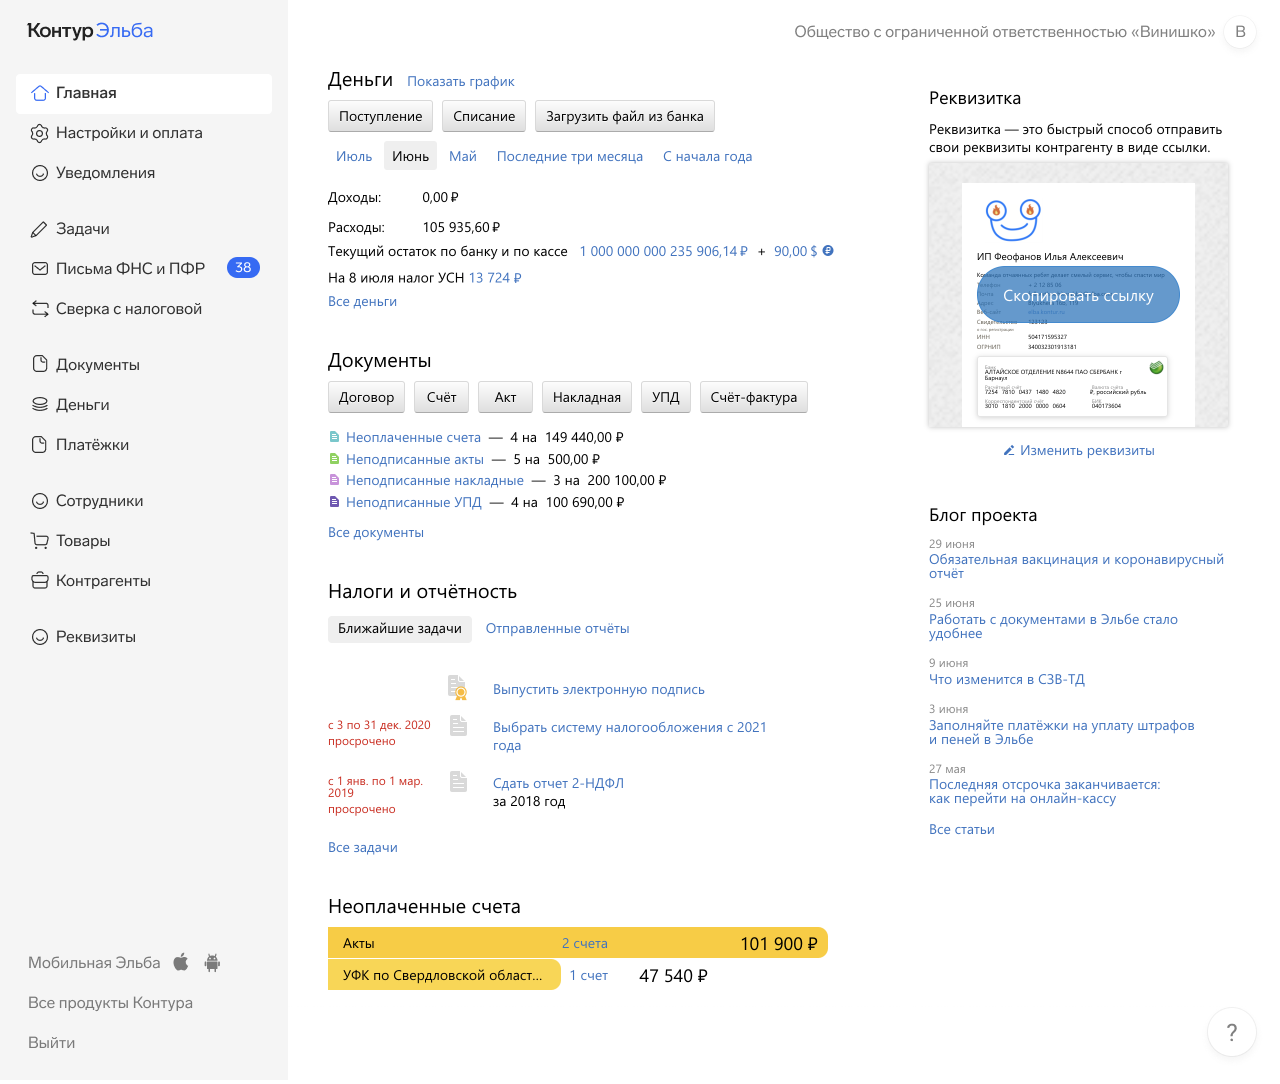
==== index.html @ 997c290f "Add files via upload" ====
<!DOCTYPE html>
<html lang="en">
<head>
  <meta charset="UTF-8">
  <meta name="viewport" content="width=device-width, initial-scale=1.0">
  <meta http-equiv="X-UA-Compatible" content="ie=edge">
  <title>Тестирование</title>
  <style>
    body {
      margin: 0 0;
    }
  </style>

  <!-- Сюда вставим код Яндекс.Метрики-->
  <!-- Yandex.Metrika counter -->
<script type="text/javascript" >
   (function(m,e,t,r,i,k,a){m[i]=m[i]||function(){(m[i].a=m[i].a||[]).push(arguments)};
   m[i].l=1*new Date();k=e.createElement(t),a=e.getElementsByTagName(t)[0],k.async=1,k.src=r,a.parentNode.insertBefore(k,a)})
   (window, document, "script", "https://mc.yandex.ru/metrika/tag.js", "ym");

   ym(82756471, "init", {
        clickmap:true,
        trackLinks:true,
        accurateTrackBounce:true,
        webvisor:true
   });
</script>
<noscript><div><img src="https://mc.yandex.ru/watch/82756471" style="position:absolute; left:-9999px;" alt="" /></div></noscript>
<!-- /Yandex.Metrika counter -->

</head>
<body>

  <!-- Сюда вставим код для картинок -->
  <!-- Image Map Generated by http://www.image-map.net/ -->
<img src="01-Главная.png" usemap="#image-map">

<map name="image-map">
    <area target="" alt="" title="" href="02-Настройки.html" coords="17,114,274,156" shape="rect">
    <area target="" alt="" title="" href="04-Задачи.html" coords="319,832,412,864" shape="rect">
</map>

</body>
</html>
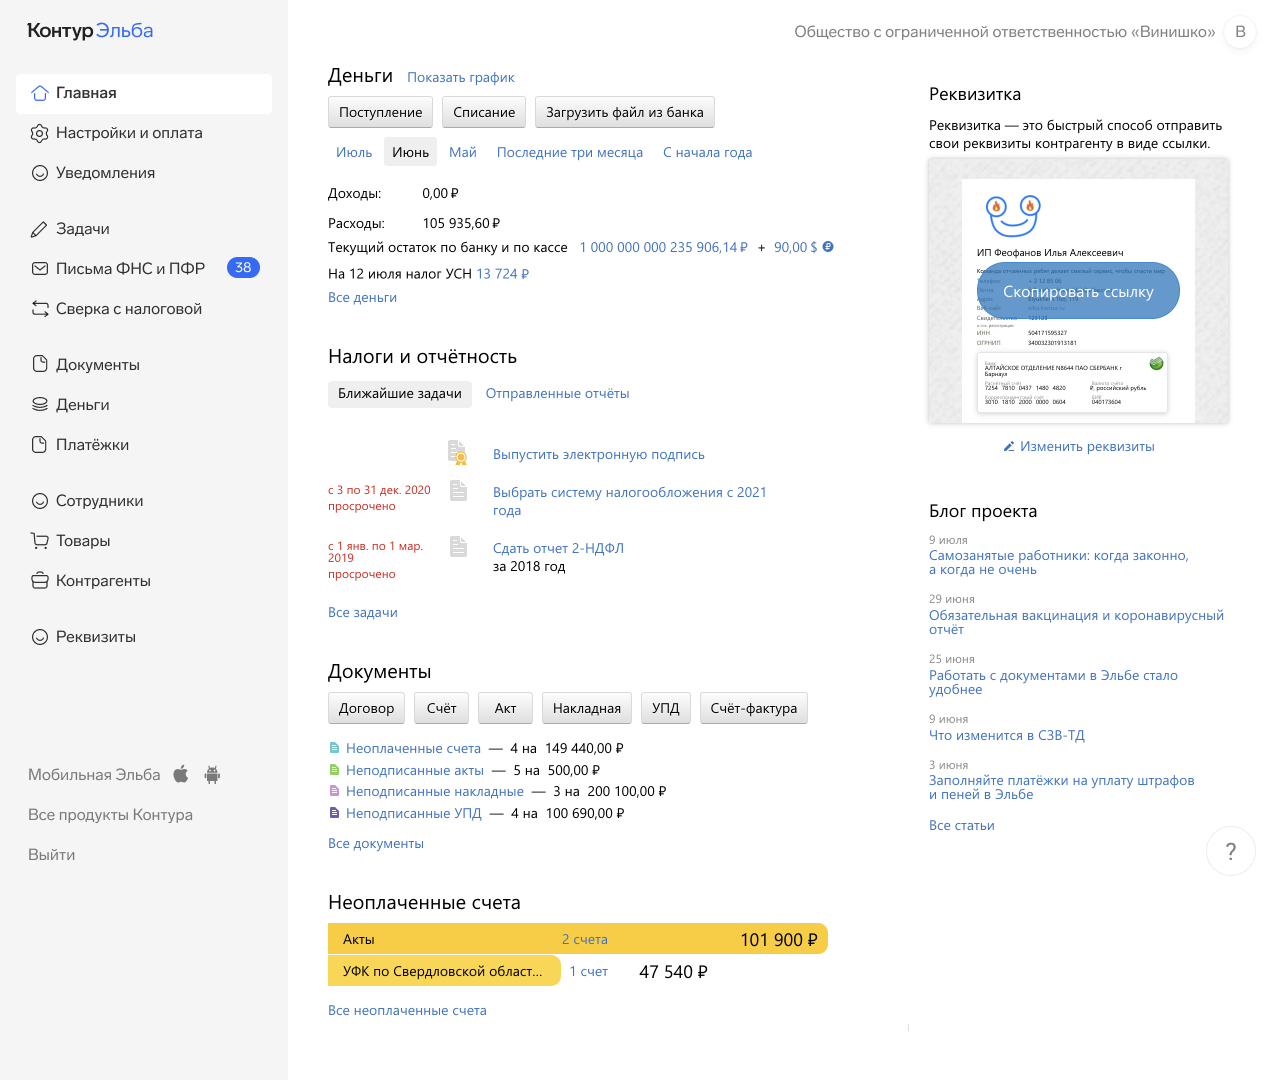
==== commit 1e592bf5: "links, sticker, background, retina" ====
--- a/index.html
+++ b/index.html
@@ -5,15 +5,12 @@
   <meta name="viewport" content="width=device-width, initial-scale=1.0">
   <meta http-equiv="X-UA-Compatible" content="ie=edge">
   <title>Тестирование</title>
-  <style>
-    body {
-      margin: 0 0;
-    }
-  </style>
+  
+  <link rel="stylesheet" href="style.css">
 
   <!-- Сюда вставим код Яндекс.Метрики-->
   <!-- Yandex.Metrika counter -->
-<script type="text/javascript" >
+  <script type="text/javascript" >
    (function(m,e,t,r,i,k,a){m[i]=m[i]||function(){(m[i].a=m[i].a||[]).push(arguments)};
    m[i].l=1*new Date();k=e.createElement(t),a=e.getElementsByTagName(t)[0],k.async=1,k.src=r,a.parentNode.insertBefore(k,a)})
    (window, document, "script", "https://mc.yandex.ru/metrika/tag.js", "ym");
@@ -24,21 +21,28 @@
         accurateTrackBounce:true,
         webvisor:true
    });
-</script>
-<noscript><div><img src="https://mc.yandex.ru/watch/82756471" style="position:absolute; left:-9999px;" alt="" /></div></noscript>
-<!-- /Yandex.Metrika counter -->
+  </script>
+
+  <noscript><div><img src="https://mc.yandex.ru/watch/82756471" style="position:absolute; left:-9999px;" alt="" /></div></noscript>
+  <!-- /Yandex.Metrika counter -->
 
 </head>
 <body>
 
+  <img src="01-index.png" srcset="01-index@2x.png 2x" usemap="#image-map" class="ui">
+
+  <div class="sticker">
+    <img src="other.png" srcset="other@2x.png 2x" class="other">
+    <img src="help.png" srcset="help@2x.png 2x" class="help">
+  </div>  
+
   <!-- Сюда вставим код для картинок -->
   <!-- Image Map Generated by http://www.image-map.net/ -->
-<img src="01-Главная.png" usemap="#image-map">
-
-<map name="image-map">
-    <area target="" alt="" title="" href="02-Настройки.html" coords="17,114,274,156" shape="rect">
-    <area target="" alt="" title="" href="04-Задачи.html" coords="319,832,412,864" shape="rect">
-</map>
+  <map name="image-map">
+    <area target="" alt="" title="" href="02-settings.html" coords="16,112,269,156" shape="rect">
+    <area target="" alt="" title="" href="04-tasks.html" coords="19,208,265,248" shape="rect">
+    <area target="" alt="" title="" href="04-tasks.html" coords="317,596,412,631" shape="rect">
+  </map>
 
 </body>
 </html>
--- a/style.css
+++ b/style.css
@@ -0,0 +1,40 @@
+body {
+    background-image: url(back.png);
+    background-size: 100%;
+    margin: 0 0;
+}
+
+.ui {
+    width: 1280px;
+    display: block;
+    margin: auto;    
+}
+
+.sticker {
+    margin-left: -640px;
+    left: 50%;
+    position: fixed;
+    bottom: 24px;
+    z-index: 100;
+    
+    width: 1280px;
+    height: 120px;
+}
+
+.help {
+    position: absolute;
+    right: 24px;
+    bottom: 0px;
+    
+    width: 50px;
+    height: 50px;
+}
+
+.other {
+    position: absolute;
+    left: 16px;
+    bottom: 0px;
+
+    width: 256px;
+    height: 120px;
+}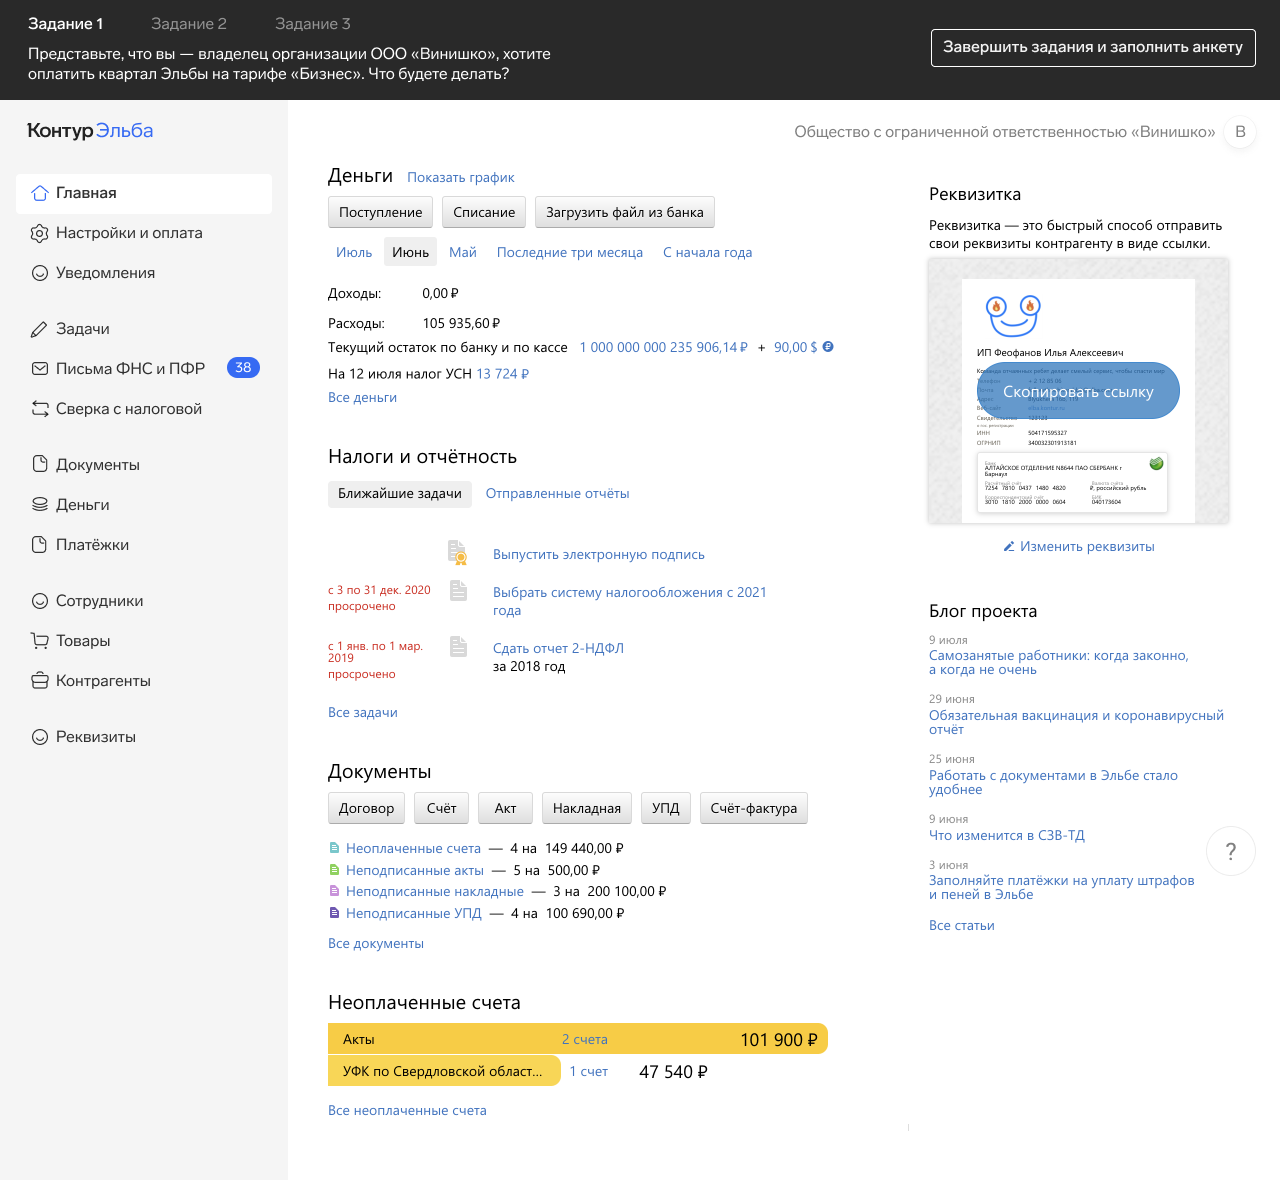
==== commit 6f0cf94e: "fix tasks" ====
--- a/index.html
+++ b/index.html
@@ -28,20 +28,25 @@
 
 </head>
 <body>
+  
+  <div class="header">
+    <div class="task">
+      <img src="media/task-01.png" srcset="media/task-01@2x.png 2x" class="text">
+      <a href=""><img src="media/exit.png" srcset="media/exit@2x.png 2x" class="exit"></a>
+    </div>  
+  </div>
 
-  <img src="01-index.png" srcset="01-index@2x.png 2x" usemap="#image-map" class="ui">
+  <img src="media/01-index.png" srcset="media/01-index@2x.png 2x" usemap="#image-map" class="ui">
 
-  <div class="sticker">
-    <img src="other.png" srcset="other@2x.png 2x" class="other">
-    <img src="help.png" srcset="help@2x.png 2x" class="help">
+  <div class="footer">
+    <!-- <img src="media/other.png" srcset="media/other@2x.png 2x" class="other"> -->
+    <img src="media/help.png" srcset="media/help@2x.png 2x" class="help">
   </div>  
 
   <!-- Сюда вставим код для картинок -->
   <!-- Image Map Generated by http://www.image-map.net/ -->
   <map name="image-map">
-    <area target="" alt="" title="" href="02-settings.html" coords="16,112,269,156" shape="rect">
-    <area target="" alt="" title="" href="04-tasks.html" coords="19,208,265,248" shape="rect">
-    <area target="" alt="" title="" href="04-tasks.html" coords="317,596,412,631" shape="rect">
+    <area target="" alt="" title="" href="settings.html" coords="16,112,269,156" shape="rect">
   </map>
 
 </body>
--- a/style.css
+++ b/style.css
@@ -1,16 +1,93 @@
 body {
-    background-image: url(back.png);
+    background-image: url(media/back.png);
     background-size: 100%;
     margin: 0 0;
+}
+
+.header {
+    background-color: #292929;
+    width: 100%;
+    position: fixed;
+    z-index: 10;
+    top: 0px;
+}
+
+.task {
+    width: 1280px;
+    height: 100px;
+    margin: auto;
+    display: flex;
+    align-items: center;
+    justify-content: space-between;
+}
+
+.text {
+    width: 662px;
+    height: 100px;
+}
+
+.exit {
+    width: 325px;
+    height: 38px;
+    margin-right: 24px;
 }
 
 .ui {
     width: 1280px;
     display: block;
-    margin: auto;    
+    margin: auto;
+    margin-top: 100px;
 }
 
-.sticker {
+.footer {
+    width: 1280px;
+    height: 120px;
+    position: fixed;
+    margin-left: -640px;
+    left: 50%;
+    bottom: 24px;
+    z-index: 20;
+}
+
+.help {
+    width: 50px;
+    height: 50px;
+    position: absolute;
+    bottom: 0px;
+    right: 0px;
+    margin-right: 24px;
+}
+
+.other {
+    width: 256px;
+    height: 120px;
+    position: absolute;
+    bottom: 0px;
+    margin-left: 16px;
+}
+
+.dropdown {
+    width: 230px;
+    height: 411px;
+    position: absolute;
+    top: 0px;
+    right: 0px;
+    margin-right: 16px;
+}
+
+.message {
+    width: 466px;
+    height: 219px;
+    position: absolute;
+    top: 50%;
+    left: 50%;
+    margin-right: -50%;
+    transform: translate(-50%, -50%);
+    z-index: 30;
+}
+
+/*
+.footer {
     margin-left: -640px;
     left: 50%;
     position: fixed;
@@ -34,7 +111,7 @@
     position: absolute;
     left: 16px;
     bottom: 0px;
-
     width: 256px;
     height: 120px;
-}+}
+*/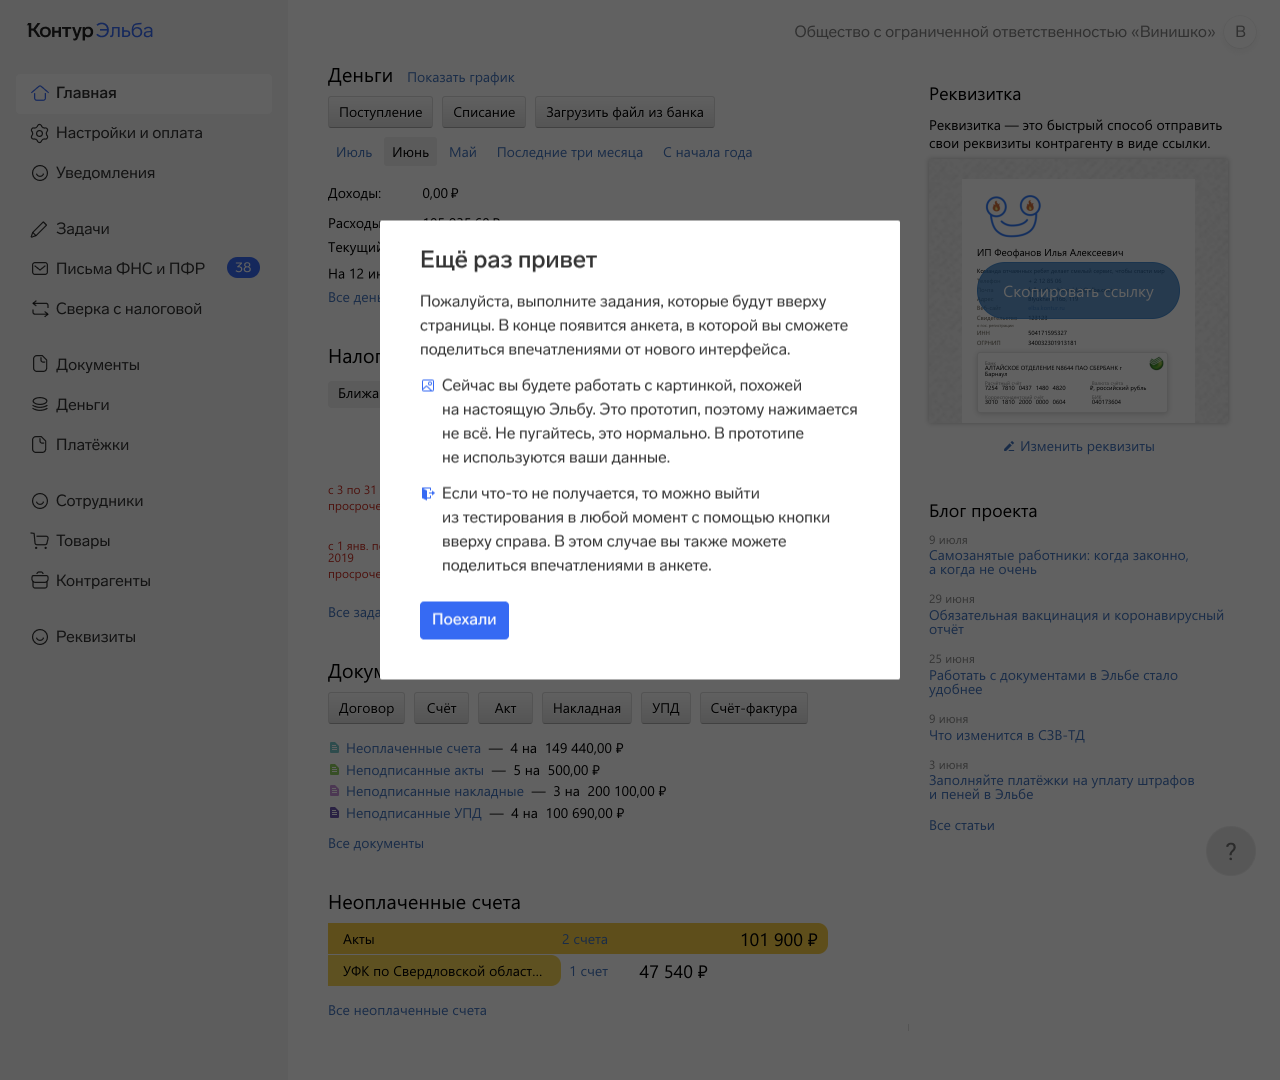
==== commit 75752b07: "fix hello message" ====
--- a/index.html
+++ b/index.html
@@ -27,26 +27,21 @@
   <!-- /Yandex.Metrika counter -->
 
 </head>
-<body>
-  
-  <div class="header">
-    <div class="task">
-      <img src="media/task-01.png" srcset="media/task-01@2x.png 2x" class="text">
-      <a href=""><img src="media/exit.png" srcset="media/exit@2x.png 2x" class="exit"></a>
-    </div>  
-  </div>
+<body style="background-image: url(media/back-finish.png); overflow: hidden;">
 
-  <img src="media/01-index.png" srcset="media/01-index@2x.png 2x" usemap="#image-map" class="ui">
+  <img src="media/start.png" srcset="media/start@2x.png 2x" class="ui" style="margin-top: 0px;">
+
+  <img src="media/hello.png" srcset="media/hello@2x.png 2x" usemap="#image-map" class="message" style="width: 520px; height: 459px;">
 
   <div class="footer">
     <!-- <img src="media/other.png" srcset="media/other@2x.png 2x" class="other"> -->
-    <img src="media/help.png" srcset="media/help@2x.png 2x" class="help">
+    <img src="media/help-finish.png" srcset="media/help-finish@2x.png 2x" class="help">
   </div>  
 
   <!-- Сюда вставим код для картинок -->
   <!-- Image Map Generated by http://www.image-map.net/ -->
   <map name="image-map">
-    <area target="" alt="" title="" href="settings.html" coords="16,112,269,156" shape="rect">
+    <area target="" alt="" title="" href="main.html" coords="38,381,128,421" shape="rect">
   </map>
 
 </body>
--- a/style.css
+++ b/style.css
@@ -41,7 +41,6 @@
 
 .footer {
     width: 1280px;
-    height: 120px;
     position: fixed;
     margin-left: -640px;
     left: 50%;
@@ -60,7 +59,7 @@
 
 .other {
     width: 256px;
-    height: 120px;
+    height: 128px;
     position: absolute;
     bottom: 0px;
     margin-left: 16px;
@@ -76,8 +75,6 @@
 }
 
 .message {
-    width: 466px;
-    height: 219px;
     position: absolute;
     top: 50%;
     left: 50%;
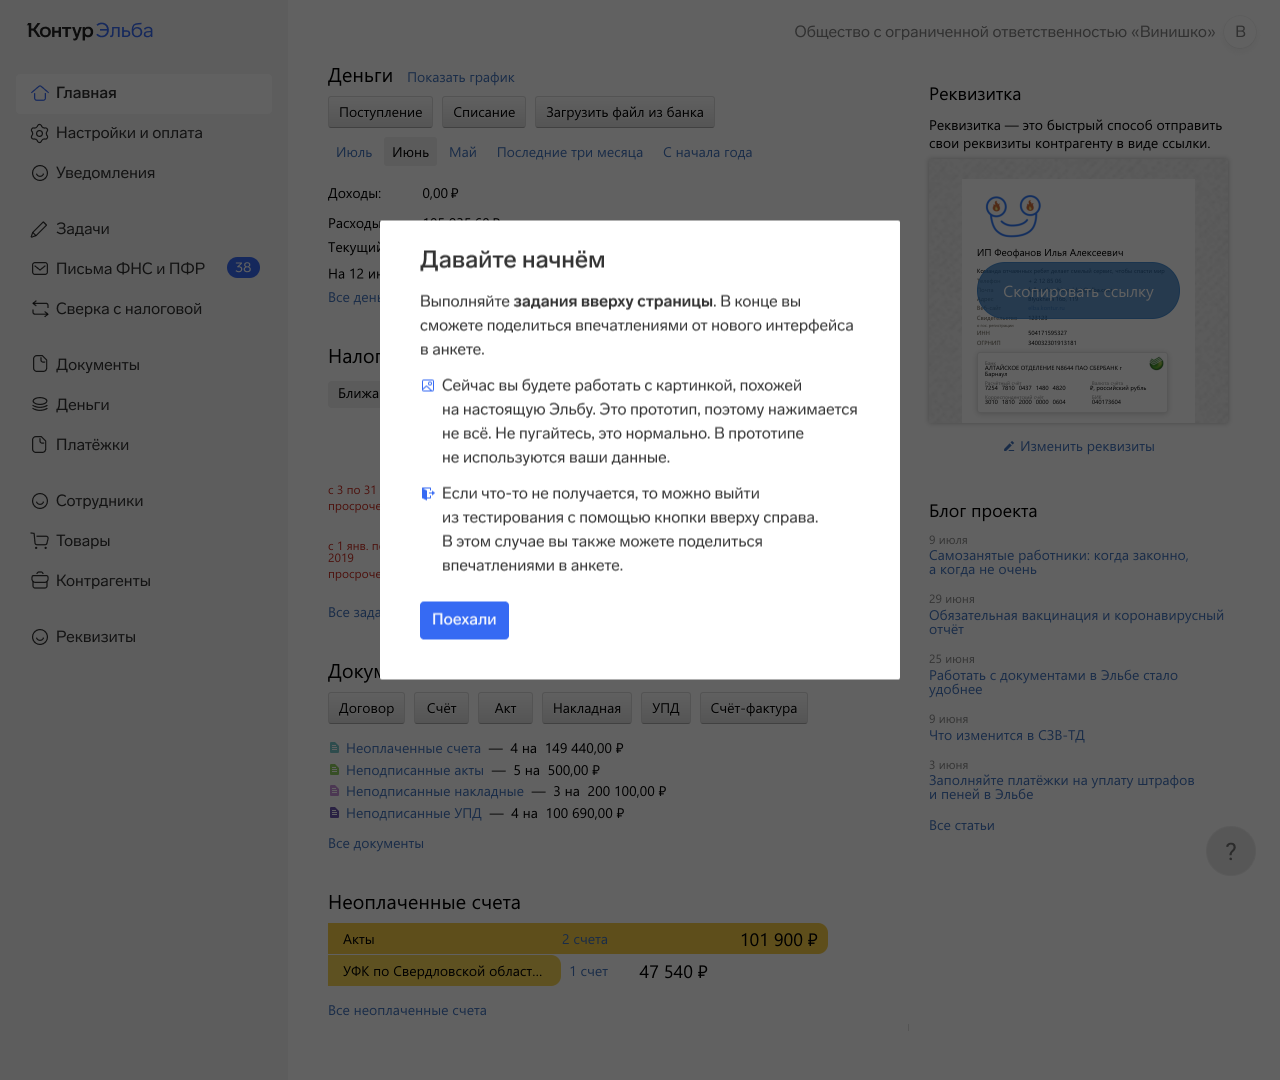
==== commit 12511622: "other metrika + fix text" ====
--- a/index.html
+++ b/index.html
@@ -11,19 +11,18 @@
   <!-- Сюда вставим код Яндекс.Метрики-->
   <!-- Yandex.Metrika counter -->
   <script type="text/javascript" >
-   (function(m,e,t,r,i,k,a){m[i]=m[i]||function(){(m[i].a=m[i].a||[]).push(arguments)};
-   m[i].l=1*new Date();k=e.createElement(t),a=e.getElementsByTagName(t)[0],k.async=1,k.src=r,a.parentNode.insertBefore(k,a)})
-   (window, document, "script", "https://mc.yandex.ru/metrika/tag.js", "ym");
+    (function(m,e,t,r,i,k,a){m[i]=m[i]||function(){(m[i].a=m[i].a||[]).push(arguments)};
+    m[i].l=1*new Date();k=e.createElement(t),a=e.getElementsByTagName(t)[0],k.async=1,k.src=r,a.parentNode.insertBefore(k,a)})
+    (window, document, "script", "https://mc.yandex.ru/metrika/tag.js", "ym");
 
-   ym(82756471, "init", {
+    ym(82878505, "init", {
         clickmap:true,
         trackLinks:true,
         accurateTrackBounce:true,
         webvisor:true
-   });
+    });
   </script>
-
-  <noscript><div><img src="https://mc.yandex.ru/watch/82756471" style="position:absolute; left:-9999px;" alt="" /></div></noscript>
+  <noscript><div><img src="https://mc.yandex.ru/watch/82878505" style="position:absolute; left:-9999px;" alt="" /></div></noscript>
   <!-- /Yandex.Metrika counter -->
 
 </head>
